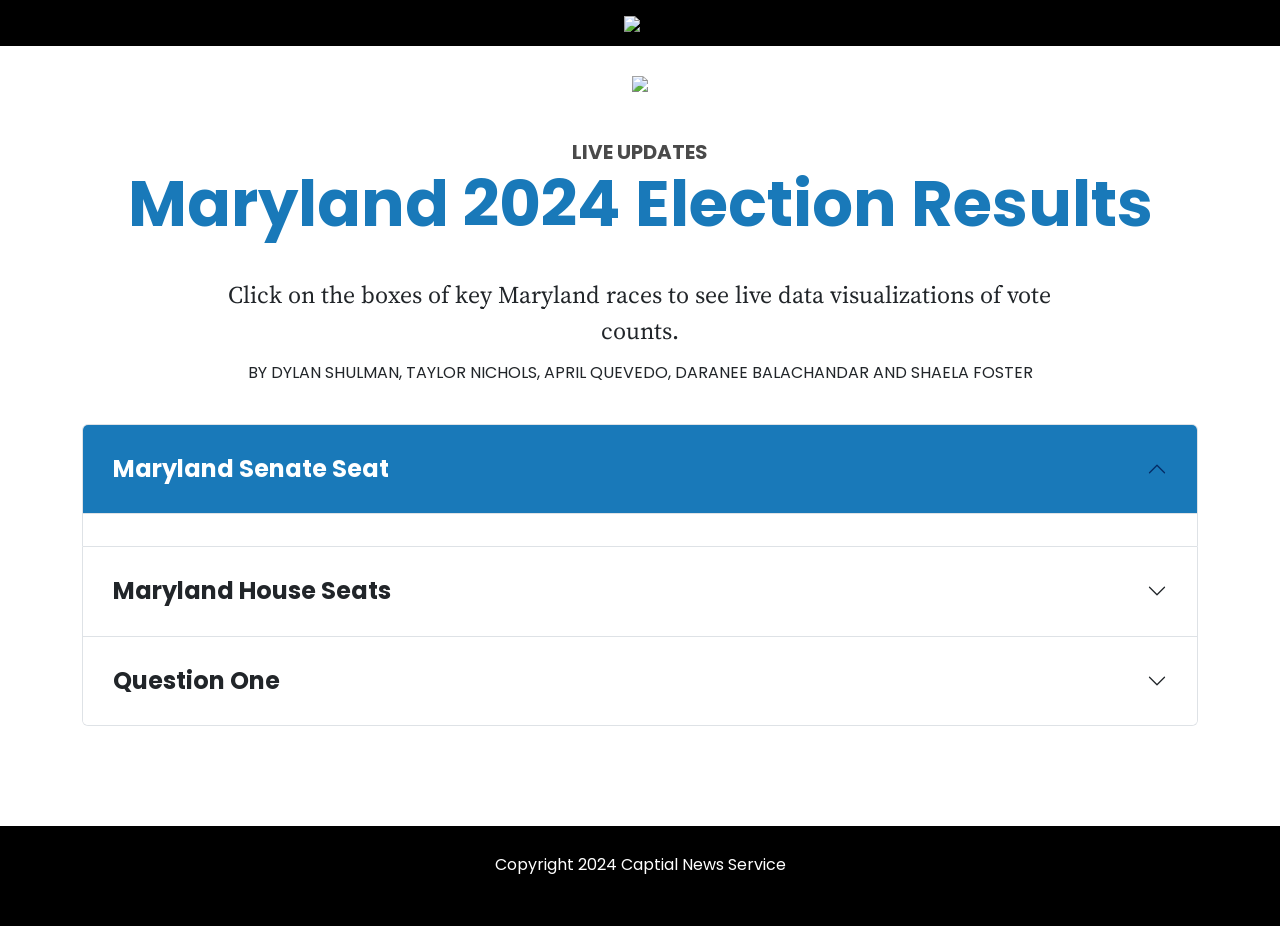
==== page/index.html @ eb7c7427 "Add files via upload" ====
<!doctype html>

<html lang="en">
<head>
  <meta charset="utf-8">
  <meta name="viewport" content="width=device-width, initial-scale=1, shrink-to-fit=no">

  <title>Maryland Election Results</title>
  <meta name="description" content="Merrill College of Journalism, UMD">
  <meta name="author" content="CNS Maryland">


  <!-- Bootstrap CSS/JS -->
  <link href="https://cdn.jsdelivr.net/npm/bootstrap@5.1.3/dist/css/bootstrap.min.css" rel="stylesheet" integrity="sha384-1BmE4kWBq78iYhFldvKuhfTAU6auU8tT94WrHftjDbrCEXSU1oBoqyl2QvZ6jIW3" crossorigin="anonymous">
  <script src="https://cdn.jsdelivr.net/npm/bootstrap@5.1.3/dist/js/bootstrap.bundle.min.js" integrity="sha384-ka7Sk0Gln4gmtz2MlQnikT1wXgYsOg+OMhuP+IlRH9sENBO0LRn5q+8nbTov4+1p" crossorigin="anonymous"></script>

  <!-- our CSS  -->
 
  <!-- google fonts -->
  <link href="https://fonts.googleapis.com/css?family=Poppins:400,700" rel="stylesheet">
  <link href="https://fonts.googleapis.com/css?family=Source+Serif+Pro&display=swap" rel="stylesheet">


  <!-- METRICS -->
  <meta name="parsely-title" content="Getting Ready With Us: Maryland Election Day" />
  <meta name="parsely-link" content="https://cnsmaryland.org/interactives/fall-2024/md-vote/index.html" />
  <meta name="parsely-type" content="post" />
  <meta name="parsely-pub-date" content="2024-09-20" />
  <meta name="parsely-section" content="data" />
  <meta name="parsely-author" content="CNS Maryland" />
  <meta name="parsely-tags" content="elections, voting, politics, interactives" />

    <link rel="stylesheet" type="text/css" href="stylecopy.css">


    <meta property="og:type" content="article" />
    <meta property="og:title" content="Getting Ready With Us: Maryland Election Day" />
    <meta property="og:url" content="https://cnsmaryland.org/interactives/fall-2024/md-vote/index.html" />
    <meta property="og:description" content="As Maryland voters get ready to head to the polls on Nov. 5, Capital News Service is here to provide answers about how, when and where to vote." />
    <meta property="article:published_time" content="2024-09-20T10:35:47+00:00" />
    <meta property="og:site_name" content="CNS Maryland" />
    <meta property="og:image" content="https://cnsmaryland.org/wp-content/uploads/2024/09/Maryland-Ballot-Drop-Box-General-Election-2024-Yellow.png" />
    <meta property="og:image:width" content="5000" />
    <meta property="og:image:height" content="2813" />
    <meta property="og:image:alt" content="Maryland Ballot Drop Box General Election 2024" />
    <meta property="og:locale" content="en_US" />
    <meta name="twitter:site" content="@CNSmd" />
    <meta name="twitter:text:title" content="GETTING READY WITH US: Maryland Election Day" />
    <meta name="twitter:image" content="https://cnsmaryland.org/wp-content/uploads/2024/09/Maryland-Ballot-Drop-Box-General-Election-2024-Yellow.png?w=640" />
    <meta name="twitter:image:alt" content="Maryland Ballot Drop Box General Election 2024" />
    <meta name="twitter:card" content="summary_large_image" />

</head>
<body>

  <nav class="navbar navbar-expand-lg navbar-dark bg-dark">
    <div id="nav-logo">
      <a class="navbar-brand" href="http://cnsmaryland.org/">
      <img src="images/logo.png" id="logo">
      </a>
    </div>
  </nav>


  <!-- Start container -->
  <div class="container"><br>
    <img src="images/election-logo.png" width="300">
    <p class="subhed">Live Updates</p>
    <p class="text-center hed">Maryland 2024 Election Results</p>
      
    <div class="chatter">Click on the boxes of key Maryland races to see live data visualizations of vote counts.</div> 

    <p class="text-center byline">By Dylan Shulman, Taylor Nichols, April Quevedo, Daranee Balachandar and Shaela Foster</p>

    
      <div class="accordion" id="accordianExample"> 
      <div class="accordion-item">
        <h2 class="accordion-header" id="headingOne">
          <button class="accordion-button" type="button" data-bs-toggle="collapse" data-bs-target="#collapseOne" aria-expanded="false" aria-controls="collapseOne">
            Maryland Senate Seat
          </button>
        </h2>
        <div id="collapseOne" class="accordion-collapse collapse show" aria-labelledby="headingOne" data-bs-parent="#accordionExample">
          <div class="accordion-body">
            <div class="flourish-embed flourish-chart" data-src="visualisation/19929078"><script src="https://public.flourish.studio/resources/embed.js"></script><noscript><img src="https://public.flourish.studio/visualisation/19929078/thumbnail" width="100%" alt="chart visualization" /></noscript></div>
          </div>
            </div>
        </div>


      <div class="accordion-item">
        <h2 class="accordion-header" id="headingTwo">
          <button class="accordion-button collapsed" type="button" data-bs-toggle="collapse" data-bs-target="#collapseTwo" aria-expanded="false" aria-controls="collapseTwo">
           Maryland House Seats
          </button>
        </h2>
        <div id="collapseTwo" class="accordion-collapse collapse" aria-labelledby="headingTwo" data-bs-parent="#accordionExample">
          <div class="accordion-body"><div class="container text-center">
  <div class="row row-cols-4">
    <div class="col"><div class="flourish-embed flourish-chart" data-src="visualisation/19928632"><script src="https://public.flourish.studio/resources/embed.js"></script><noscript><img src="https://public.flourish.studio/visualisation/19928632/thumbnail" width="100%" alt="chart visualization" /></noscript></div></div>
    <div class="col"><div class="flourish-embed flourish-chart" data-src="visualisation/19928959"><script src="https://public.flourish.studio/resources/embed.js"></script><noscript><img src="https://public.flourish.studio/visualisation/19928959/thumbnail" width="100%" alt="chart visualization" /></noscript></div></div>
    <div class="col"><div class="flourish-embed flourish-chart" data-src="visualisation/19929242"><script src="https://public.flourish.studio/resources/embed.js"></script><noscript><img src="https://public.flourish.studio/visualisation/19929242/thumbnail" width="100%" alt="chart visualization" /></noscript></div></div>
    <div class="col"><div class="flourish-embed flourish-chart" data-src="visualisation/19929262"><script src="https://public.flourish.studio/resources/embed.js"></script><noscript><img src="https://public.flourish.studio/visualisation/19929262/thumbnail" width="100%" alt="chart visualization" /></noscript></div></div>
    <div class="col"><div class="flourish-embed flourish-chart" data-src="visualisation/19929284"><script src="https://public.flourish.studio/resources/embed.js"></script><noscript><img src="https://public.flourish.studio/visualisation/19929284/thumbnail" width="100%" alt="chart visualization" /></noscript></div></div>
    <div class="col"><div class="flourish-embed flourish-chart" data-src="visualisation/19929297"><script src="https://public.flourish.studio/resources/embed.js"></script><noscript><img src="https://public.flourish.studio/visualisation/19929297/thumbnail" width="100%" alt="chart visualization" /></noscript></div></div>
    <div class="col"><div class="flourish-embed flourish-chart" data-src="visualisation/19929309"><script src="https://public.flourish.studio/resources/embed.js"></script><noscript><img src="https://public.flourish.studio/visualisation/19929309/thumbnail" width="100%" alt="chart visualization" /></noscript></div></div>
    <div class="col"><div class="flourish-embed flourish-chart" data-src="visualisation/19929322"><script src="https://public.flourish.studio/resources/embed.js"></script><noscript><img src="https://public.flourish.studio/visualisation/19929322/thumbnail" width="100%" alt="chart visualization" /></noscript></div></div>
  </div>
</div></strong>
          </div>
        </div>
      </div>

      <div class="accordion-item">
        <h2 class="accordion-header" id="headingThree">
          <button class="accordion-button collapsed" type="button" data-bs-toggle="collapse" data-bs-target="#collapseThree" aria-expanded="false" aria-controls="collapseThree">
            Question One
          </button>
        </h2>
        <div id="collapseThree" class="accordion-collapse collapse" aria-labelledby="headingThree" data-bs-parent="#accordionExample">
          <div class="accordion-body"><div class="flourish-embed flourish-chart" data-src="visualisation/19928989"><script src="https://public.flourish.studio/resources/embed.js"></script><noscript><img src="https://public.flourish.studio/visualisation/19928989/thumbnail" width="100%" alt="chart visualization" /></noscript></div></div>
        </div>
      </div>   
</div>    
    
</div>    
  <!-- close container -->

  <!-- Footer-->
  <div class="footer">
          <p class="text-center">Copyright 2024 Captial News Service</p>
  </div>
  <!-- end footer-->



     <!-- METRICS -->
      <!-- START Parse.ly Include: Standard -->
        <script id="parsely-cfg" src="//cdn.parsely.com/keys/cnsmaryland.org/p.js" async="" defer=""></script>
      <!-- END Parse.ly Include: Standard -->

</body>
</html>
---- page/stylecopy.css ----
/* STRUCTURAL ELEMENTS */
html {
  scroll-behavior: smooth;
}

body {
  font-family: 'Source Serif Pro', serif;
  font-size:1em;
    text-align: center;
}


.container {
  text-align:center;
}

.ballot{
  text-align: left;
  font-size:.85em;
    color: #1979b9;
}



.accordion-header {
  font-family: 'poppins', sans-serif;
  font-size:2em;
   
}

.accordion-button:not(.collapsed) {
        background-color: #1979b9;
    color:#fff;
}

.accordion-button {
      outline: none;
box-shadow: none;
font-size:.75em;
padding:30px;
font-weight:700;
}

.accordion-body {
  font-size:1.2em;
  text-align: left;
    
}
.accordian-item {
    background-color:#1979b9;
}

.bg-dark {
  background-color: #000 !important;
}

.hero-container {
  position: relative;
  text-align: center;
  color: white;
}

.toc-container {
  position: relative;
  text-align: center;
  color: white;
  width:200px;
  margin:10px;
  padding:0px;
}

.toc-text{
  position: absolute;
  top: 85%;
  left: 50%;
  transform: translate(-50%, -50%);
  font-family: 'Poppins', sans-serif;
  font-size:.85em;
  color:#000;
  width:100%;
  min-height:50px;
  opacity:.7;
  background-color: #fff;
  padding:5px;
}

.embed-container {
  width:100%;
  padding: 25px;
}

.navbar {
  font-family: 'Poppins', sans-serif;
    text-align: center;
}

.footer {
  background: #000;
  height:100px;
  min-height: 100px;
  padding-top:25px;
  margin-top:100px;
}


/* Nav Bar styles */

#nav-logo {
  width:100%;
  max-width:1000px;
  margin:0 auto;
}

#logo {
  width:250px;
}


/* LINK STYLES */

a:link {
  color:#1979b9;
    text-decoration:none;
      font-weight: bold; 
}

a:hover {
  color: #1979b9;
  text-decoration:underline;
}

a:visited {
  color:#1979b9;
  text-decoration:none;
    font-weight: bold;
}

a:active {
  color:#1979b9;
  text-decoration:none;
    font-weight: bold; 
}

a:link.toc-link {color: #000;}

a:visited.toc-link {color:#000;}

a.ballot:visited {
  text-align: left;
  font-size:.85em;
    color: #1979b9;
}


/* IMAGES */

.stack-image {
  width:100%;
  max-width:900px;
  margin:0 auto;
  padding-top:30px;
}



/* TYPOGRAPHY */

p {
  text-align: left;
}


.hed {
  font-size:4em;
  font-family: 'Poppins', sans-serif;
    color: #1979b9;
    font-weight: bold;
    margin-top:-40px;    
}

.subhed {
  font-size:1.25em;
  font-family: 'Poppins', sans-serif;
  font-weight: bold;
  text-transform:uppercase; 
  margin-top:40px;  
  color:#4a4a4a;  
  text-align: center;
   
}


.chatter{
  font-size: 1.5em;
  margin:0 auto;
  width:80%;
  margin:0 auto;


}

h2{
     font-size: 1.5em;
 
}
p{
  text-align:left;
  line-height:180%;
  font-family: 'Source Serif Pro', serif;
  font-size:1em;
}


.byline {
  font-size:1em;
  text-transform:uppercase;
  margin-top:-10px;
  font-family: 'Poppins', sans-serif;
  padding-top:20px;
  padding-bottom:20px;
}

.caption {
  width:100%;
  max-width:900px;
  margin:0 auto;
  padding-bottom:30px;
  font-family: 'Poppins', sans-serif;
  color:#999;
    text-align: center;
}

.footer p {
  font-family: 'Poppins', sans-serif;
  color: #fff
}


/* RESPONSIVE */

@media(max-width:550px) {
  p {
    padding-left:20px;
    padding-right:10px;
  }


  .hed {
    font-size:2em;
  }


}
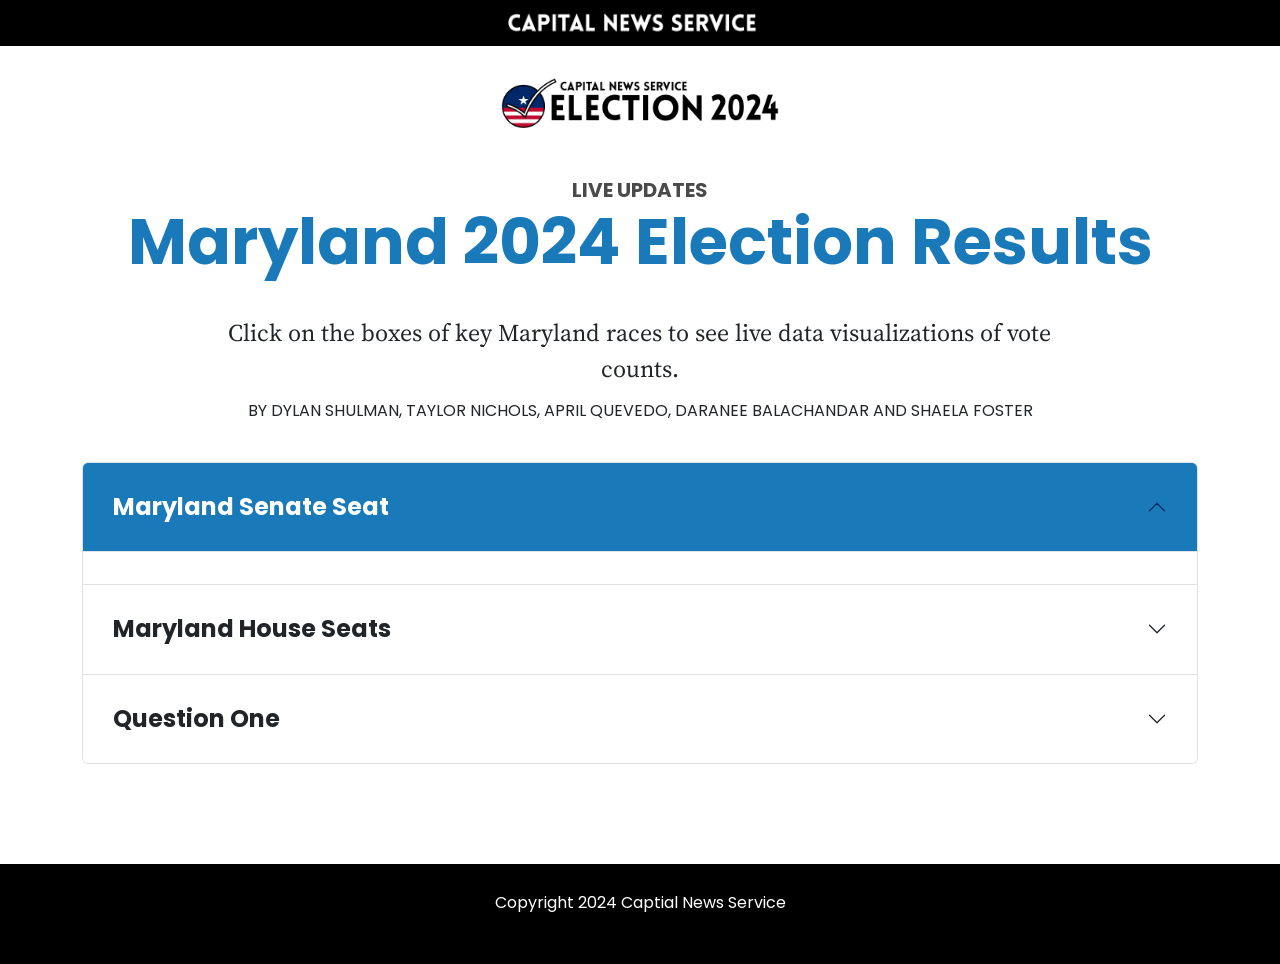
==== commit 4044e2de: "metrics" ====
--- a/page/index.html
+++ b/page/index.html
@@ -5,7 +5,7 @@
   <meta charset="utf-8">
   <meta name="viewport" content="width=device-width, initial-scale=1, shrink-to-fit=no">
 
-  <title>Maryland Election Results</title>
+  <title>Maryland Election Results 2024</title>
   <meta name="description" content="Merrill College of Journalism, UMD">
   <meta name="author" content="CNS Maryland">
 
@@ -22,10 +22,10 @@
 
 
   <!-- METRICS -->
-  <meta name="parsely-title" content="Getting Ready With Us: Maryland Election Day" />
-  <meta name="parsely-link" content="https://cnsmaryland.org/interactives/fall-2024/md-vote/index.html" />
+  <meta name="parsely-title" content="Maryland Election Results 2024" />
+  <meta name="parsely-link" content="https://cnsmaryland.org/interactives/fall-2024/election-results/index.html" />
   <meta name="parsely-type" content="post" />
-  <meta name="parsely-pub-date" content="2024-09-20" />
+  <meta name="parsely-pub-date" content="2024-11-05" />
   <meta name="parsely-section" content="data" />
   <meta name="parsely-author" content="CNS Maryland" />
   <meta name="parsely-tags" content="elections, voting, politics, interactives" />
@@ -34,20 +34,14 @@
 
 
     <meta property="og:type" content="article" />
-    <meta property="og:title" content="Getting Ready With Us: Maryland Election Day" />
-    <meta property="og:url" content="https://cnsmaryland.org/interactives/fall-2024/md-vote/index.html" />
-    <meta property="og:description" content="As Maryland voters get ready to head to the polls on Nov. 5, Capital News Service is here to provide answers about how, when and where to vote." />
-    <meta property="article:published_time" content="2024-09-20T10:35:47+00:00" />
+    <meta property="og:title" content="Maryland Election Results 2024" />
+    <meta property="og:url" content="https://cnsmaryland.org/interactives/fall-2024/election-results/index.html" />
+    <meta property="og:description" content="2024 Maryland Election Results from Capital News Service" />
+    <meta property="article:published_time" content="2024-11-05T12:00:00+00:00" />
     <meta property="og:site_name" content="CNS Maryland" />
-    <meta property="og:image" content="https://cnsmaryland.org/wp-content/uploads/2024/09/Maryland-Ballot-Drop-Box-General-Election-2024-Yellow.png" />
-    <meta property="og:image:width" content="5000" />
-    <meta property="og:image:height" content="2813" />
-    <meta property="og:image:alt" content="Maryland Ballot Drop Box General Election 2024" />
     <meta property="og:locale" content="en_US" />
     <meta name="twitter:site" content="@CNSmd" />
-    <meta name="twitter:text:title" content="GETTING READY WITH US: Maryland Election Day" />
-    <meta name="twitter:image" content="https://cnsmaryland.org/wp-content/uploads/2024/09/Maryland-Ballot-Drop-Box-General-Election-2024-Yellow.png?w=640" />
-    <meta name="twitter:image:alt" content="Maryland Ballot Drop Box General Election 2024" />
+    <meta name="twitter:text:title" content="Maryland Election Results 2024" />
     <meta name="twitter:card" content="summary_large_image" />
 
 </head>
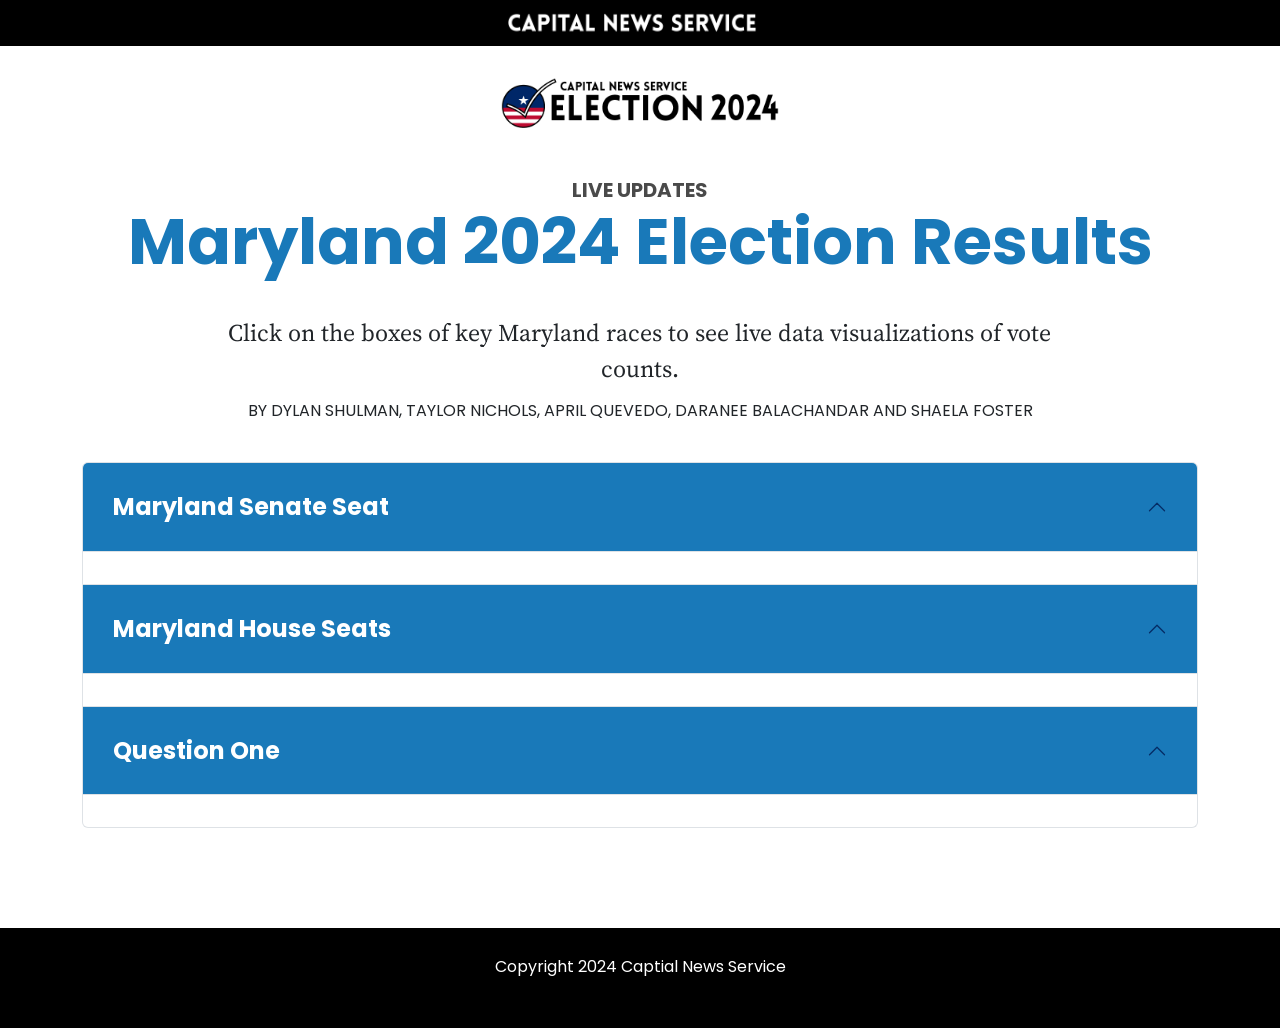
==== commit 79fba162: "Update index.html Keeping the accordion open by default" ====
--- a/page/index.html
+++ b/page/index.html
@@ -84,11 +84,11 @@
 
       <div class="accordion-item">
         <h2 class="accordion-header" id="headingTwo">
-          <button class="accordion-button collapsed" type="button" data-bs-toggle="collapse" data-bs-target="#collapseTwo" aria-expanded="false" aria-controls="collapseTwo">
+          <button class="accordion-button" type="button" data-bs-toggle="collapse" data-bs-target="#collapseTwo" aria-expanded="false" aria-controls="collapseTwo">
            Maryland House Seats
           </button>
         </h2>
-        <div id="collapseTwo" class="accordion-collapse collapse" aria-labelledby="headingTwo" data-bs-parent="#accordionExample">
+        <div id="collapseTwo" class="accordion-collapse collapse show" aria-labelledby="headingTwo" data-bs-parent="#accordionExample">
           <div class="accordion-body"><div class="container text-center">
   <div class="row row-cols-4">
     <div class="col"><div class="flourish-embed flourish-chart" data-src="visualisation/19928632"><script src="https://public.flourish.studio/resources/embed.js"></script><noscript><img src="https://public.flourish.studio/visualisation/19928632/thumbnail" width="100%" alt="chart visualization" /></noscript></div></div>
@@ -107,11 +107,11 @@
 
       <div class="accordion-item">
         <h2 class="accordion-header" id="headingThree">
-          <button class="accordion-button collapsed" type="button" data-bs-toggle="collapse" data-bs-target="#collapseThree" aria-expanded="false" aria-controls="collapseThree">
+          <button class="accordion-button" type="button" data-bs-toggle="collapse" data-bs-target="#collapseThree" aria-expanded="false" aria-controls="collapseThree">
             Question One
           </button>
         </h2>
-        <div id="collapseThree" class="accordion-collapse collapse" aria-labelledby="headingThree" data-bs-parent="#accordionExample">
+        <div id="collapseThree" class="accordion-collapse collapse show" aria-labelledby="headingThree" data-bs-parent="#accordionExample">
           <div class="accordion-body"><div class="flourish-embed flourish-chart" data-src="visualisation/19928989"><script src="https://public.flourish.studio/resources/embed.js"></script><noscript><img src="https://public.flourish.studio/visualisation/19928989/thumbnail" width="100%" alt="chart visualization" /></noscript></div></div>
         </div>
       </div>   
